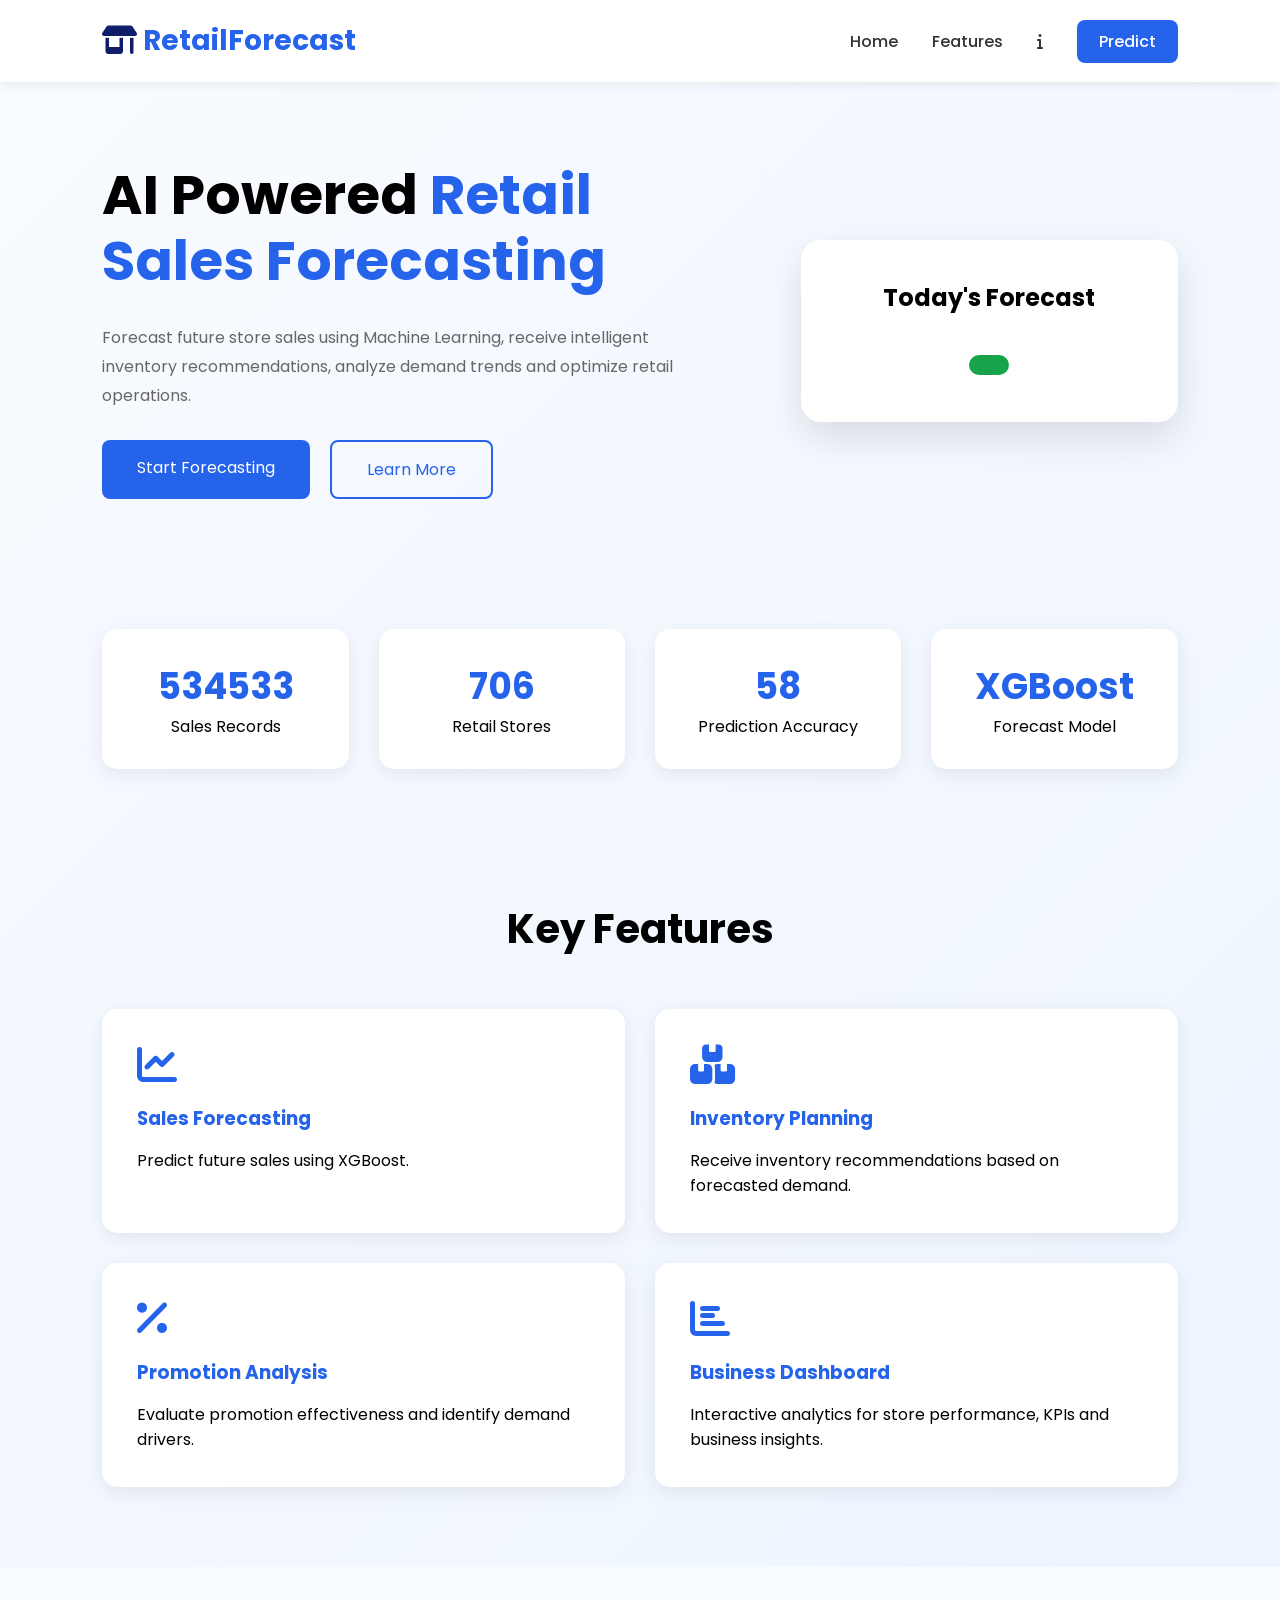
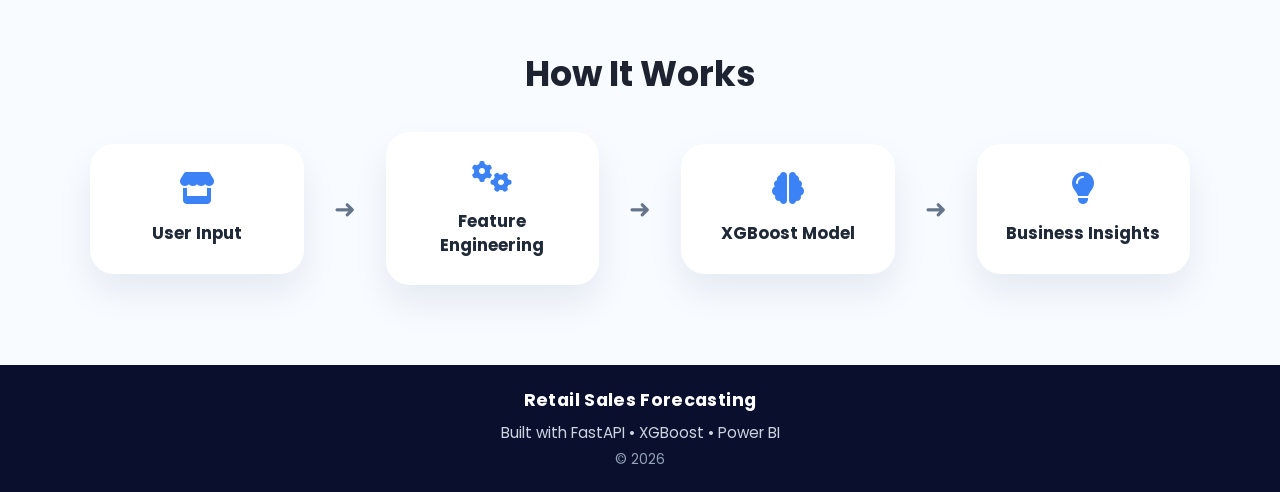
==== frontend/index.html @ 027e6f31 "-" ====
<!DOCTYPE html>
<html lang="en">

<head>
    <meta charset="UTF-8">
    <meta name="viewport" content="width=device-width, initial-scale=1.0">
    <title>Retail Sales Forecasting</title>

    <link rel="stylesheet" href="css/style.css">
    <link rel="stylesheet" href="https://cdnjs.cloudflare.com/ajax/libs/font-awesome/6.6.0/css/all.min.css">
    <link rel="preconnect" href="https://fonts.googleapis.com">
    <link href="https://fonts.googleapis.com/css2?family=Poppins:wght@300;400;500;600;700&display=swap"
        rel="stylesheet">
</head>

<body>

    <header>

        <div class="logo">
            <i class="fa-solid fa-shop"></i>
            RetailForecast
        </div>

        <nav>
            <a href="#">Home</a>
            <a href="#features">Features</a>
            <a href="#" id="infoToggle"><i class="fa-solid fa-info"></i></a>
            <a href="forecast.html" class="btn-nav">Predict</a>
        </nav>

    </header>

    <section class="hero">

        <div class="hero-left">

            <h1>
                AI Powered <span>Retail Sales Forecasting</span>
            </h1>

            <p>

                Forecast future store sales using Machine Learning,
                receive intelligent inventory recommendations,
                analyze demand trends and optimize retail operations.

            </p>

            <div class="buttons">

                <a href="forecast.html" class="primary-btn">
                    Start Forecasting
                </a>

                <a href="#features" class="secondary-btn">
                    Learn More
                </a>

            </div>

        </div>

        <div class="hero-right">

            <div class="card">

                <h2>Today's Forecast</h2>

                <h1 id="forecast"></h1>

                <p id="demand"></p>

                <div class="badge" id="change"></div>

            </div>

        </div>

    </section>


    <section class="stats">

        <div class="stat-card">
            <h2 class="counter" data-target="844000">
                0
            </h2>
            <p>Sales Records</p>
        </div>

        <div class="stat-card">
            <h2 class="counter" data-target="1115">0</h2>
            <p>Retail Stores</p>
        </div>

        <div class="stat-card">
            <h2 class="counter" data-target="92">0</h2>
            <p>Prediction Accuracy</p>
        </div>

        <div class="stat-card">
            <h2>XGBoost</h2>
            <p>Forecast Model</p>
        </div>

    </section>


    <section id="features">

        <h2>Key Features</h2>

        <div class="feature-grid">

            <div class="feature">

                <i class="fa-solid fa-chart-line"></i>

                <h3>Sales Forecasting</h3>

                <p>Predict future sales using XGBoost.</p>

            </div>

            <div class="feature">

                <i class="fa-solid fa-boxes-stacked"></i>

                <h3>Inventory Planning</h3>

                <p>
                    Receive inventory recommendations
                    based on forecasted demand.
                </p>

            </div>

            <div class="feature">

                <i class="fa-solid fa-percent"></i>

                <h3>Promotion Analysis</h3>

                <p>
                    Evaluate promotion effectiveness
                    and identify demand drivers.
                </p>

            </div>

            <div class="feature">

                <i class="fa-solid fa-chart-bar"></i>

                <h3>Business Dashboard</h3>

                <p>
                    Interactive analytics for store performance,
                    KPIs and business insights.
                </p>

            </div>

        </div>

    </section>

    <section id="workflow">

        <h2>How It Works</h2>

        <div class="flow">

            <div class="step">

                <i class="fa-solid fa-store"></i>

                <h3>User Input</h3>

            </div>

            <div class="arrow">➜</div>

            <div class="step">

                <i class="fa-solid fa-gears"></i>

                <h3>Feature Engineering</h3>

            </div>

            <div class="arrow">➜</div>

            <div class="step">

                <i class="fa-solid fa-brain"></i>

                <h3>XGBoost Model</h3>

            </div>

            <div class="arrow">➜</div>

            <div class="step">

                <i class="fa-solid fa-lightbulb"></i>

                <h3>Business Insights</h3>

            </div>

        </div>

    </section>

    <section id="tech" class="hidden">

        <div class="tech-card">

            <button class="tech-close" id="closeTech" aria-label="Close tech card">
                <i class="fa-solid fa-xmark"></i>
            </button>

            <h2>Technology Stack</h2>

            <div class="tech-stack">

            <span>Python</span>

            <span>FastAPI</span>

            <span>XGBoost</span>

            <span>Pandas</span>

            <span>Power BI</span>

            <span>HTML</span>

            <span>CSS</span>

            <span>JavaScript</span>

        </div>

    </section>

    <footer>
        <div class="footer-container">
            <h3 style="margin:0;font-size:1.1rem;letter-spacing:0.02em;">Retail Sales Forecasting</h3>
            <p style="margin:8px 0 0;font-size:0.95rem;color:#cbd5e1;">Built with FastAPI • XGBoost • Power BI</p>
            <p style="margin:6px 0 0;font-size:0.85rem;color:#94a3b8;">© 2026</p>
        </div>
    </footer>

    <script src="js/main.js"></script>

</body>

</html>
---- frontend/css/style.css ----
* {
    margin: 0;
    padding: 0;
    box-sizing: border-box;
    font-family: 'Poppins', sans-serif;
}

html {
    scroll-behavior: smooth;
}

body {

    background: linear-gradient(135deg,
            #f8fbff,
            #edf4ff);

}

header {
    display: flex;
    position: sticky;
    top: 0;
    justify-content: space-between;
    align-items: center;
    padding: 20px 8%;
    background: white;
    box-shadow: 0 2px 12px rgba(0, 0, 0, .08);
    z-index: 100;
}

.logo {
    font-size: 28px;
    font-weight: 700;
    color: #2563eb;
}
.logo i{
    color:#101d68;
}

nav a {
    margin-left: 30px;
    text-decoration: none;
    color: #333;
    font-weight: 500;
}

.btn-nav {
    background: #2563eb;
    color: white;
    padding: 10px 22px;
    border-radius: 8px;
}

.hero {

    display: flex;
    justify-content: space-between;
    align-items: center;

    padding: 80px 8%;
}

.hero-left {

    width: 55%;
}

.hero-left h1 {

    font-size: 55px;
    line-height: 1.2;
}

.hero-left span {

    color: #2563eb;
}

.hero-left p {

    margin: 30px 0;
    color: #666;
    line-height: 1.8;
}

.buttons {

    display: flex;
    gap: 20px;
}

.primary-btn {

    background: #2563eb;
    color: white;
    text-decoration: none;

    padding: 15px 35px;
    border-radius: 8px;
}

.secondary-btn {

    border: 2px solid #2563eb;
    color: #2563eb;

    text-decoration: none;

    padding: 15px 35px;
    border-radius: 8px;
}

.hero-right {

    width: 35%;
}

.card {

    background: white;

    padding: 40px;

    border-radius: 20px;

    box-shadow: 0 15px 40px rgba(0, 0, 0, .12);

    text-align: center;
}

.card h1 {

    font-size: 48px;

    color: #2563eb;

    margin: 20px 0;
}

.badge {

    margin-top: 20px;

    display: inline-block;

    background: #16a34a;

    color: white;

    padding: 10px 20px;

    border-radius: 25px;
}

.stats {

    display: grid;

    grid-template-columns: repeat(4, 1fr);

    gap: 30px;

    padding: 50px 8%;
}

.stat-card {

    background: white;

    text-align: center;

    padding: 30px;

    border-radius: 15px;

    box-shadow: 0 5px 20px rgba(0, 0, 0, .08);
}

.stat-card h2 {

    color: #2563eb;

    font-size: 36px;
}

#features {

    padding: 80px 8%;
}

#features h2 {

    text-align: center;

    font-size: 40px;

    margin-bottom: 50px;
}

.feature-grid {

    display: grid;

    grid-template-columns: repeat(2, 1fr);

    gap: 30px;
}

.feature {

    background: white;

    padding: 35px;

    border-radius: 15px;

    box-shadow: 0 5px 20px rgba(0, 0, 0, .08);
}

.feature h3 {

    margin-bottom: 15px;

    color: #2563eb;
}

.feature,
.stat-card,
.card {

    transition: .3s;

}

.feature:hover,
.stat-card:hover,
.card:hover {

    transform: translateY(-8px);

    box-shadow: 0 20px 40px rgba(0, 0, 0, .15);

}

.primary-btn,
.secondary-btn,
.btn-nav {

    transition: .3s;

}

.primary-btn:hover {

    transform: translateY(-3px);

}

.feature i {

    font-size: 40px;

    color: #2563eb;

    margin-bottom: 20px;

}




#workflow {
    padding: 80px 20px;
    background: #f8fbff;
    text-align: center;
}

#workflow h2 {
    font-size: 2.2rem;
    margin-bottom: 32px;
    color: #1d2330;
}

#workflow .flow {
    display: flex;
    flex-wrap: wrap;
    justify-content: center;
    align-items: center;
    gap: 20px;
    max-width: 1100px;
    margin: 0 auto;
}

#workflow .step {
    background: #ffffff;
    border-radius: 24px;
    padding: 28px 24px;
    min-width: 180px;
    flex: 1 1 180px;
    box-shadow: 0 18px 35px rgba(16, 42, 87, 0.08);
    transition: transform 0.3s ease, box-shadow 0.3s ease;
}

#workflow .step:hover {
    transform: translateY(-4px);
    box-shadow: 0 24px 45px rgba(16, 42, 87, 0.12);
}

#workflow .step i {
    display: inline-block;
    font-size: 2rem;
    color: #3b82f6;
    margin-bottom: 18px;
}

#workflow .step h3 {
    font-size: 1.05rem;
    color: #1f2937;
    margin: 0;
    line-height: 1.4;
}

#workflow .arrow {
    font-size: 1.65rem;
    color: #64748b;
    margin: 0 10px;
    user-select: none;
}

@media (max-width: 840px) {
    #workflow .flow {
        flex-direction: column;
    }

    #workflow .arrow {
        transform: rotate(90deg);
        margin: 10px 0;
    }
}


#tech.hidden {
    display: none;
}

#tech {
    position: fixed;
    inset: 0;
    display: flex;
    align-items: center;
    justify-content: center;
    padding: 2rem;
    background: rgba(15, 23, 42, 0.86);
    backdrop-filter: blur(10px);
    z-index: 1000;
}

#tech.visible {
    display: flex;
}

.tech-card {
    width: min(680px, calc(100% - 3rem));
    padding: 2rem;
    border-radius: 1.5rem;
    background: #111827;
    color: #e2e8f0;
    box-shadow: 0 24px 62px rgba(15, 23, 42, 0.28);
    position: relative;
    transform: translateY(18px);
    opacity: 0;
    animation: riseUp 0.28s ease forwards;
}

@keyframes riseUp {
    from {
        opacity: 0;
        transform: translateY(24px);
    }

    to {
        opacity: 1;
        transform: translateY(0);
    }
}

.tech-card h2 {
    margin-bottom: 1.5rem;
    font-size: 2rem;
    letter-spacing: 0.02em;
}

.tech-stack {
    display: grid;
    gap: 1rem;
    grid-template-columns: repeat(auto-fit, minmax(140px, 1fr));
}

.tech-stack span {
    display: block;
    background: rgba(148, 163, 184, 0.08);
    color: #f8fafc;
    padding: 1rem 1.2rem;
    border-radius: 1rem;
    text-align: center;
    font-weight: 600;
    border: 1px solid rgba(148, 163, 184, 0.15);
    transition: transform 0.2s ease, background 0.2s ease;
}

.tech-stack span:hover {
    transform: translateY(-3px);
    background: rgba(148, 163, 184, 0.14);
}

.tech-close {
    position: absolute;
    top: 1rem;
    right: 1rem;
    width: 2.7rem;
    height: 2.7rem;
    border: none;
    border-radius: 50%;
    background: rgba(255, 255, 255, 0.08);
    color: #f8fafc;
    cursor: pointer;
    display: flex;
    justify-content: center;
    align-items: center;
    transition: background 0.2s ease, transform 0.2s ease;
}

.tech-close:hover {
    background: rgba(255, 255, 255, 0.16);
    transform: scale(1.05);
}

#infoToggle i {
    transition: transform 0.2s ease;
}

#infoToggle:hover i {
    transform: scale(1.1);
}

@media (max-width: 720px) {
    #tech {
        padding: 60px 16px;
    }

    .tech-stack {
        gap: 10px;
    }

    .tech-stack span {
        min-width: unset;
        padding: 12px 16px;
        font-size: 0.9rem;
    }
}

.footer-container {
    display: flex;
    flex-direction: column;
    align-items: center;
    justify-content: center;
    padding: 22px 16px;
    background: #0a0f2d;
    color: #ffffff;
    text-align: center;
}

.footer-container h3 {
    margin: 0;
    font-size: 1.1rem;
    letter-spacing: 0.02em;
}

.footer-container p:first-of-type {
    margin: 8px 0 0;
    font-size: 0.95rem;
    color: #cbd5e1;
}

.footer-container p:last-of-type {
    margin: 6px 0 0;
    font-size: 0.85rem;
    color: #94a3b8;
}

@media(max-width:900px) {

    .hero {

        flex-direction: column;

        text-align: center;

    }

    .hero-left,
    .hero-right {

        width: 100%;
    }

    .hero-right {

        margin-top: 50px;
    }

    .stats {

        grid-template-columns: repeat(2, 1fr);
    }

    .feature-grid {

        grid-template-columns: 1fr;
    }

    header {

        flex-direction: column;

        gap: 20px;
    }

}
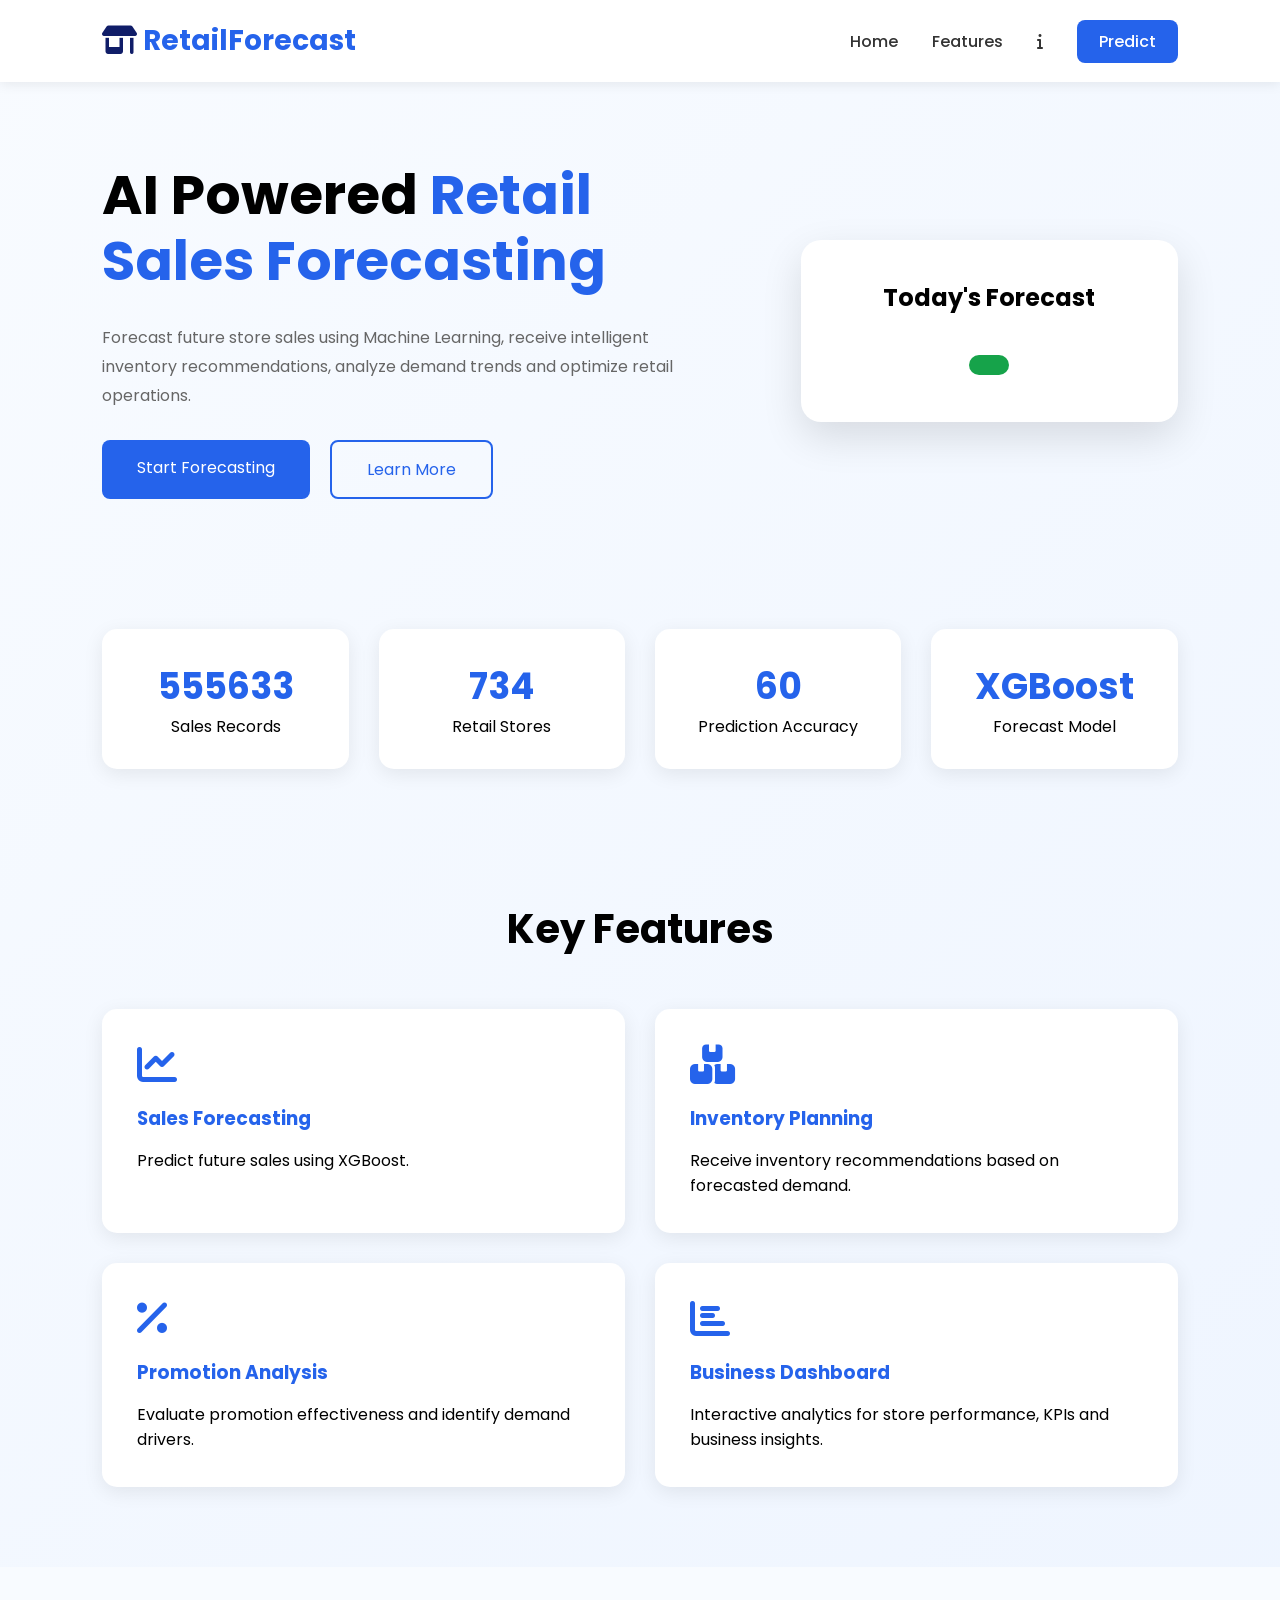
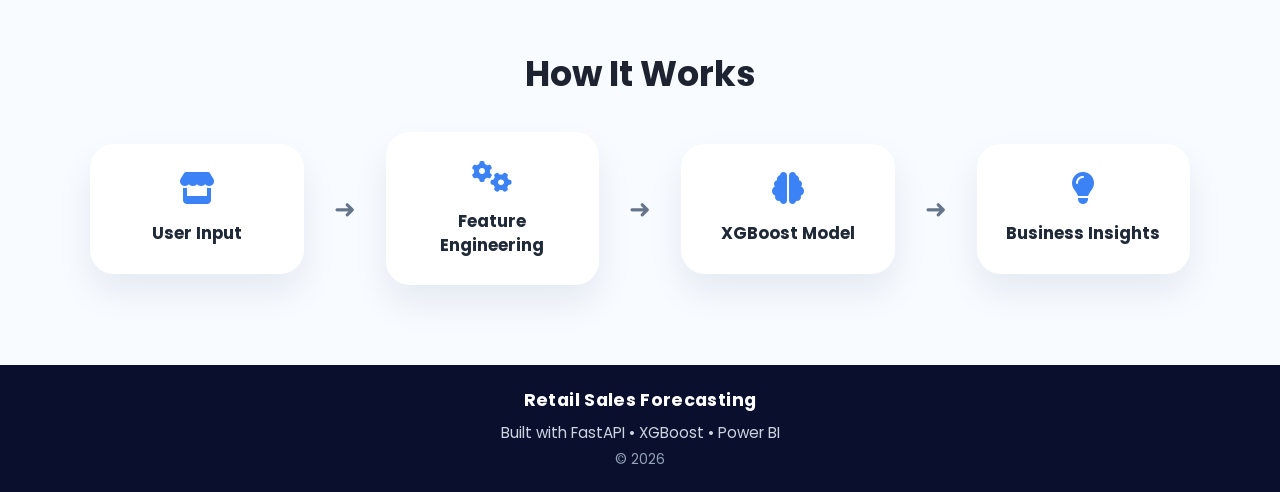
==== commit a9fe8c15: "-" ====
--- a/frontend/index.html
+++ b/frontend/index.html
@@ -226,23 +226,23 @@
 
             <div class="tech-stack">
 
-            <span>Python</span>
-
-            <span>FastAPI</span>
-
-            <span>XGBoost</span>
-
-            <span>Pandas</span>
-
-            <span>Power BI</span>
-
-            <span>HTML</span>
-
-            <span>CSS</span>
-
-            <span>JavaScript</span>
-
-        </div>
+                <span>Python</span>
+
+                <span>FastAPI</span>
+
+                <span>XGBoost</span>
+
+                <span>Pandas</span>
+
+                <span>Power BI</span>
+
+                <span>HTML</span>
+
+                <span>CSS</span>
+
+                <span>JavaScript</span>
+
+            </div>
 
     </section>
 
@@ -254,6 +254,7 @@
         </div>
     </footer>
 
+    <script src="js/config.js"></script>
     <script src="js/main.js"></script>
 
 </body>
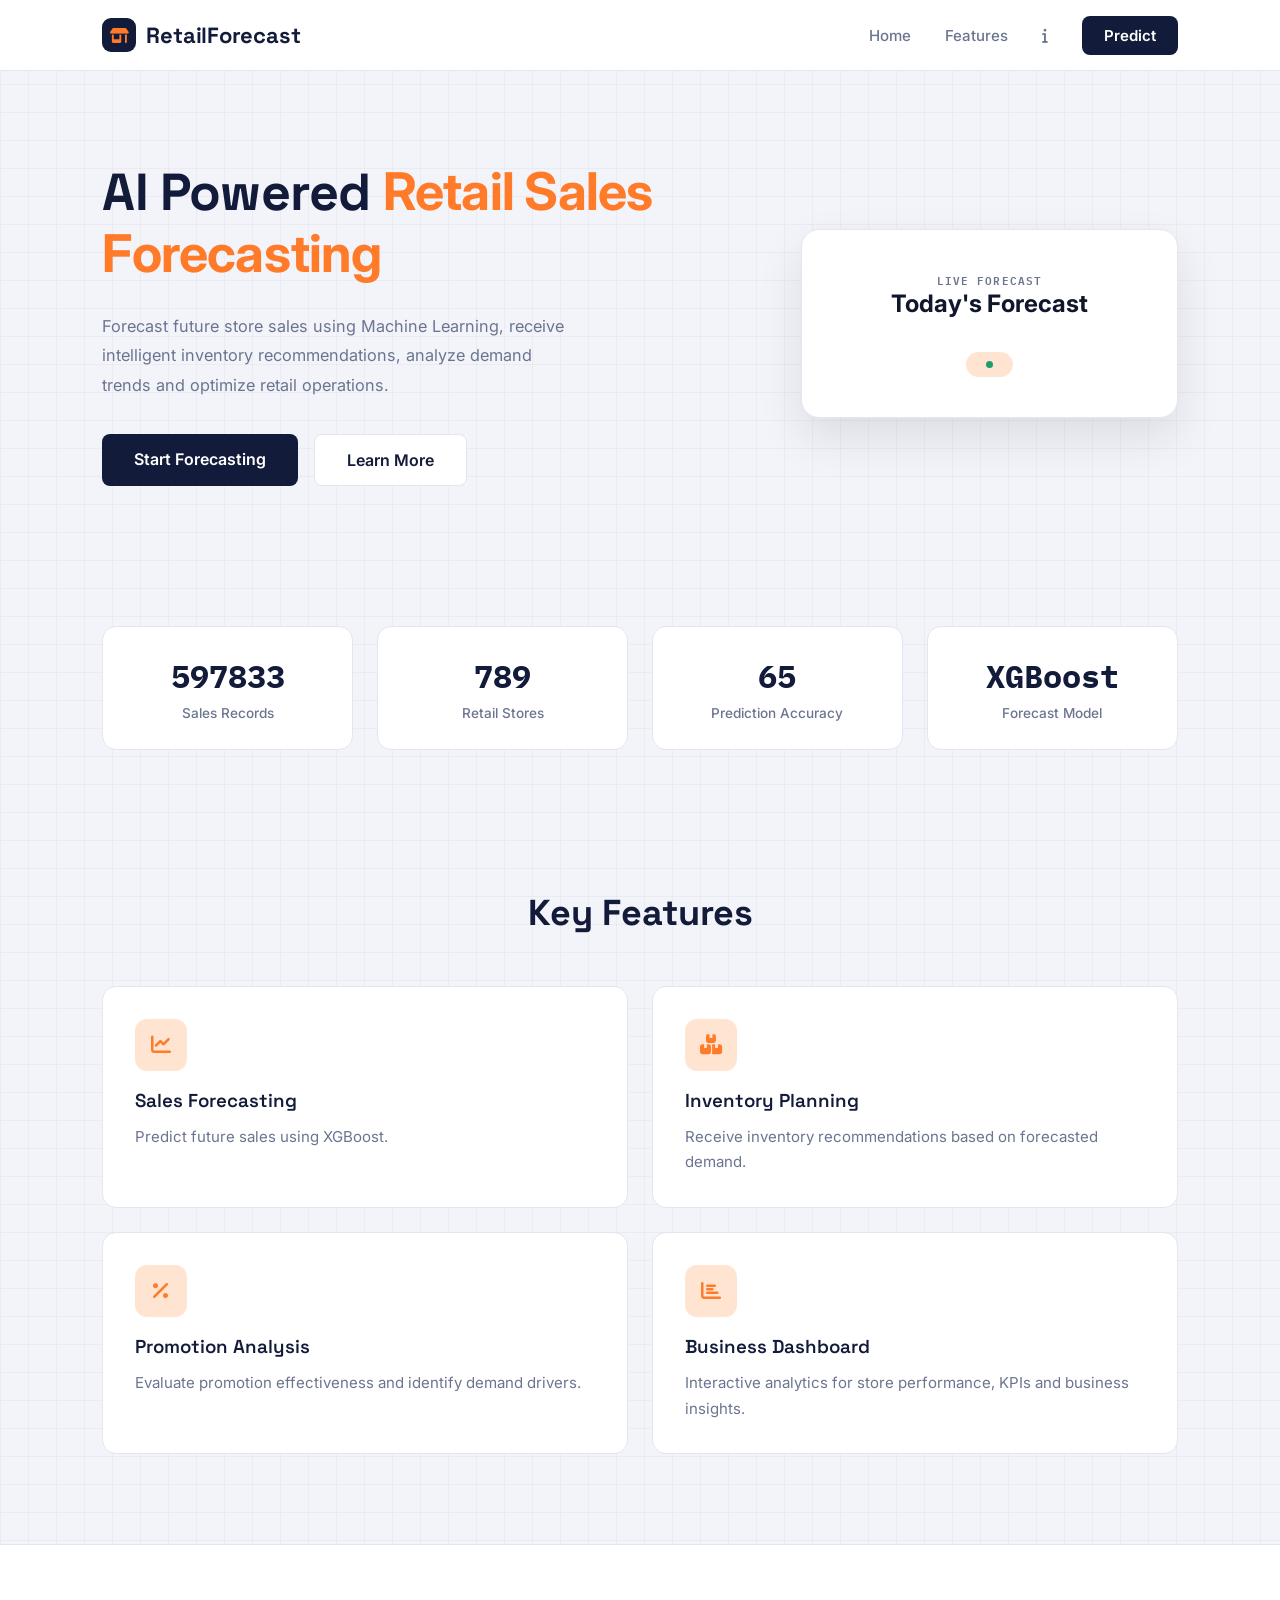
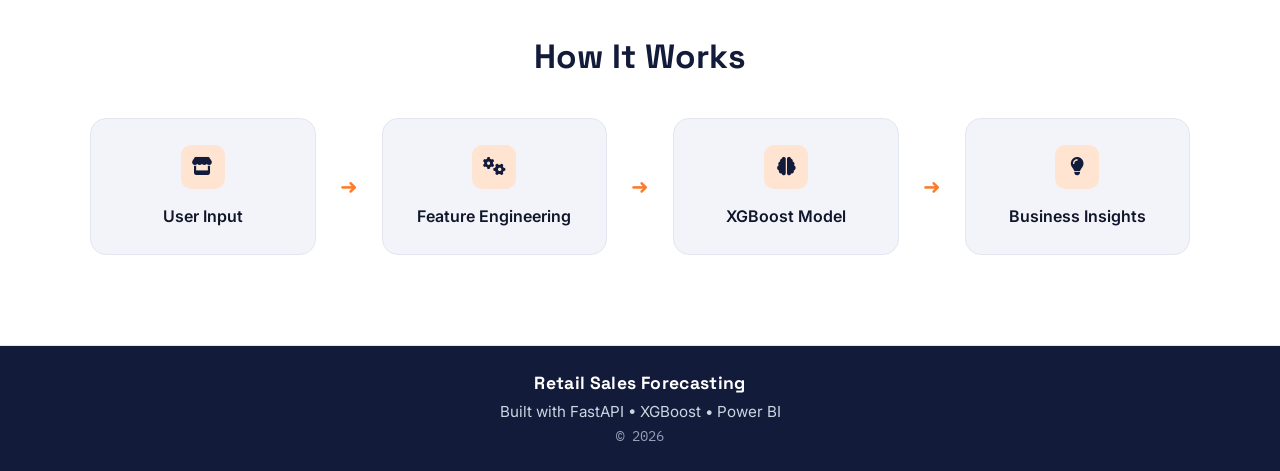
==== commit 123ac05c: "changes" ====
--- a/frontend/index.html
+++ b/frontend/index.html
@@ -202,7 +202,7 @@
 
             <div class="arrow">➜</div>
 
-            <div class="step">
+            <div id="bi" class="step">
 
                 <i class="fa-solid fa-lightbulb"></i>
 
--- a/frontend/css/style.css
+++ b/frontend/css/style.css
@@ -1,8 +1,27 @@
+@import url('https://fonts.googleapis.com/css2?family=Space+Grotesk:wght@500;600;700;800&family=Inter:wght@400;500;600&family=IBM+Plex+Mono:wght@500;600&display=swap');
+
+:root {
+    --ink: #10162b;
+    --canvas: #f3f4f9;
+    --panel: #ffffff;
+    --navy: #131b3a;
+    --navy-soft: #232b4d;
+    --amber: #ff7a29;
+    --amber-soft: #ffe4d1;
+    --line: #e3e6f0;
+    --muted: #6b7590;
+    --positive: #1f9d6c;
+
+    --font-display: 'Space Grotesk', sans-serif;
+    --font-body: 'Inter', sans-serif;
+    --font-mono: 'IBM Plex Mono', monospace;
+}
+
 * {
     margin: 0;
     padding: 0;
     box-sizing: border-box;
-    font-family: 'Poppins', sans-serif;
+    font-family: var(--font-body);
 }
 
 html {
@@ -10,12 +29,15 @@
 }
 
 body {
-
-    background: linear-gradient(135deg,
-            #f8fbff,
-            #edf4ff);
-
-}
+    color: var(--ink);
+    background-color: var(--canvas);
+    background-image:
+        linear-gradient(rgba(19, 27, 58, 0.035) 1px, transparent 1px),
+        linear-gradient(90deg, rgba(19, 27, 58, 0.035) 1px, transparent 1px);
+    background-size: 28px 28px;
+}
+
+/* ---------------- Header ---------------- */
 
 header {
     display: flex;
@@ -23,263 +45,314 @@
     top: 0;
     justify-content: space-between;
     align-items: center;
-    padding: 20px 8%;
-    background: white;
-    box-shadow: 0 2px 12px rgba(0, 0, 0, .08);
+    padding: 18px 8%;
+    background: var(--panel);
+    border-bottom: 1px solid var(--line);
     z-index: 100;
 }
 
 .logo {
-    font-size: 28px;
+    display: flex;
+    align-items: center;
+    gap: 10px;
+    font-family: var(--font-display);
+    font-size: 22px;
     font-weight: 700;
-    color: #2563eb;
-}
-.logo i{
-    color:#101d68;
+    color: var(--navy);
+    letter-spacing: -0.01em;
+}
+
+.logo i {
+    display: grid;
+    place-items: center;
+    width: 34px;
+    height: 34px;
+    border-radius: 9px;
+    background: var(--navy);
+    color: var(--amber);
+    font-size: 15px;
 }
 
 nav a {
     margin-left: 30px;
     text-decoration: none;
-    color: #333;
+    color: var(--muted);
     font-weight: 500;
+    font-size: 0.94rem;
+    transition: color .2s ease;
+}
+
+nav a:hover {
+    color: var(--navy);
 }
 
 .btn-nav {
-    background: #2563eb;
-    color: white;
+    background: var(--navy);
+    color: #fff !important;
     padding: 10px 22px;
     border-radius: 8px;
-}
+    font-weight: 600;
+    transition: background .2s ease, transform .2s ease;
+}
+
+.btn-nav:hover {
+    background: var(--amber);
+    transform: translateY(-1px);
+}
+
+/* ---------------- Hero ---------------- */
 
 .hero {
-
     display: flex;
     justify-content: space-between;
     align-items: center;
-
-    padding: 80px 8%;
+    padding: 90px 8%;
+    gap: 40px;
 }
 
 .hero-left {
-
     width: 55%;
 }
 
 .hero-left h1 {
-
-    font-size: 55px;
+    font-family: var(--font-display);
+    font-size: 52px;
+    font-weight: 700;
     line-height: 1.2;
+    color: var(--navy);
+    letter-spacing: -0.015em;
 }
 
 .hero-left span {
-
-    color: #2563eb;
+    color: var(--amber);
 }
 
 .hero-left p {
-
-    margin: 30px 0;
-    color: #666;
+    margin: 26px 0 34px;
+    color: var(--muted);
+    font-size: 1.02rem;
     line-height: 1.8;
+    max-width: 480px;
 }
 
 .buttons {
-
-    display: flex;
-    gap: 20px;
+    display: flex;
+    gap: 16px;
 }
 
 .primary-btn {
-
-    background: #2563eb;
-    color: white;
+    background: var(--navy);
+    color: #fff;
     text-decoration: none;
-
-    padding: 15px 35px;
+    padding: 15px 32px;
     border-radius: 8px;
+    font-weight: 600;
+    transition: .25s ease;
+}
+
+.primary-btn:hover {
+    background: var(--amber);
+    transform: translateY(-3px);
+    box-shadow: 0 10px 22px rgba(255, 122, 41, 0.28);
 }
 
 .secondary-btn {
-
-    border: 2px solid #2563eb;
-    color: #2563eb;
-
+    border: 1.5px solid var(--line);
+    background: var(--panel);
+    color: var(--navy);
     text-decoration: none;
-
-    padding: 15px 35px;
+    padding: 15px 32px;
     border-radius: 8px;
-}
+    font-weight: 600;
+    transition: .25s ease;
+}
+
+.secondary-btn:hover {
+    border-color: var(--navy);
+    transform: translateY(-3px);
+}
+
+/* ---------------- Hero readout card ---------------- */
 
 .hero-right {
-
     width: 35%;
 }
 
 .card {
-
-    background: white;
-
+    position: relative;
+    background: var(--panel);
     padding: 40px;
-
-    border-radius: 20px;
-
-    box-shadow: 0 15px 40px rgba(0, 0, 0, .12);
-
+    border-radius: 18px;
+    border: 1px solid var(--line);
+    box-shadow: 0 20px 45px rgba(19, 27, 58, 0.1);
     text-align: center;
+    overflow: hidden;
+    transition: .3s ease;
+}
+
+.card::before {
+    content: 'LIVE FORECAST';
+    display: block;
+    font-family: var(--font-mono);
+    font-size: 0.68rem;
+    font-weight: 600;
+    letter-spacing: 0.1em;
+    color: var(--muted);
 }
 
 .card h1 {
-
-    font-size: 48px;
-
-    color: #2563eb;
-
-    margin: 20px 0;
+    font-family: var(--font-mono);
+    font-size: 44px;
+    font-weight: 600;
+    color: var(--navy);
+    margin: 18px 0;
+    font-variant-numeric: tabular-nums;
 }
 
 .badge {
-
-    margin-top: 20px;
-
-    display: inline-block;
-
-    background: #16a34a;
-
-    color: white;
-
-    padding: 10px 20px;
-
+    margin-top: 16px;
+    display: inline-flex;
+    align-items: center;
+    gap: 8px;
+    background: var(--amber-soft);
+    color: #b0480f;
+    padding: 9px 20px;
     border-radius: 25px;
-}
+    font-weight: 600;
+    font-size: 0.9rem;
+}
+
+.badge::before {
+    content: '';
+    width: 7px;
+    height: 7px;
+    border-radius: 50%;
+    background: var(--positive);
+}
+
+.card:hover {
+    transform: translateY(-8px);
+    box-shadow: 0 26px 55px rgba(19, 27, 58, 0.14);
+}
+
+/* ---------------- Stats strip ---------------- */
 
 .stats {
-
     display: grid;
-
     grid-template-columns: repeat(4, 1fr);
-
-    gap: 30px;
-
+    gap: 24px;
     padding: 50px 8%;
 }
 
 .stat-card {
-
-    background: white;
-
+    background: var(--panel);
     text-align: center;
-
-    padding: 30px;
-
-    border-radius: 15px;
-
-    box-shadow: 0 5px 20px rgba(0, 0, 0, .08);
+    padding: 28px 20px;
+    border-radius: 14px;
+    border: 1px solid var(--line);
+    transition: .3s ease;
 }
 
 .stat-card h2 {
-
-    color: #2563eb;
-
+    font-family: var(--font-mono);
+    color: var(--navy);
+    font-size: 32px;
+    font-variant-numeric: tabular-nums;
+}
+
+.stat-card p {
+    margin-top: 8px;
+    color: var(--muted);
+    font-size: 0.85rem;
+    font-weight: 500;
+}
+
+.stat-card:hover {
+    transform: translateY(-8px);
+    box-shadow: 0 18px 36px rgba(19, 27, 58, 0.1);
+}
+
+/* ---------------- Features ---------------- */
+
+#features {
+    padding: 90px 8%;
+}
+
+#features h2 {
+    text-align: center;
+    font-family: var(--font-display);
     font-size: 36px;
-}
-
-#features {
-
-    padding: 80px 8%;
-}
-
-#features h2 {
-
-    text-align: center;
-
-    font-size: 40px;
-
+    font-weight: 700;
+    color: var(--navy);
     margin-bottom: 50px;
 }
 
 .feature-grid {
-
     display: grid;
-
     grid-template-columns: repeat(2, 1fr);
-
-    gap: 30px;
+    gap: 24px;
 }
 
 .feature {
-
-    background: white;
-
-    padding: 35px;
-
-    border-radius: 15px;
-
-    box-shadow: 0 5px 20px rgba(0, 0, 0, .08);
+    background: var(--panel);
+    padding: 32px;
+    border-radius: 14px;
+    border: 1px solid var(--line);
+    transition: .3s ease;
 }
 
 .feature h3 {
-
-    margin-bottom: 15px;
-
-    color: #2563eb;
-}
-
-.feature,
-.stat-card,
-.card {
-
-    transition: .3s;
-
-}
-
-.feature:hover,
-.stat-card:hover,
-.card:hover {
-
+    margin-bottom: 12px;
+    font-family: var(--font-display);
+    font-weight: 600;
+    color: var(--navy);
+}
+
+.feature p {
+    color: var(--muted);
+    line-height: 1.7;
+    font-size: 0.94rem;
+}
+
+.feature i {
+    display: inline-grid;
+    place-items: center;
+    width: 52px;
+    height: 52px;
+    font-size: 20px;
+    color: var(--amber);
+    background: var(--amber-soft);
+    border-radius: 12px;
+    margin-bottom: 18px;
+}
+
+.feature:hover {
     transform: translateY(-8px);
-
-    box-shadow: 0 20px 40px rgba(0, 0, 0, .15);
-
+    box-shadow: 0 18px 36px rgba(19, 27, 58, 0.1);
 }
 
 .primary-btn,
 .secondary-btn,
 .btn-nav {
-
-    transition: .3s;
-
-}
-
-.primary-btn:hover {
-
-    transform: translateY(-3px);
-
-}
-
-.feature i {
-
-    font-size: 40px;
-
-    color: #2563eb;
-
-    margin-bottom: 20px;
-
-}
-
-
-
+    transition: .25s ease;
+}
+
+/* ---------------- Workflow ---------------- */
 
 #workflow {
-    padding: 80px 20px;
-    background: #f8fbff;
+    padding: 90px 20px;
+    background: var(--panel);
+    border-top: 1px solid var(--line);
+    border-bottom: 1px solid var(--line);
     text-align: center;
 }
 
 #workflow h2 {
-    font-size: 2.2rem;
-    margin-bottom: 32px;
-    color: #1d2330;
+    font-family: var(--font-display);
+    font-size: 2.1rem;
+    font-weight: 700;
+    margin-bottom: 40px;
+    color: var(--navy);
 }
 
 #workflow .flow {
@@ -287,44 +360,53 @@
     flex-wrap: wrap;
     justify-content: center;
     align-items: center;
-    gap: 20px;
+    gap: 18px;
     max-width: 1100px;
     margin: 0 auto;
 }
 
 #workflow .step {
-    background: #ffffff;
-    border-radius: 24px;
-    padding: 28px 24px;
+    position: relative;
+    background: var(--canvas);
+    border: 1px solid var(--line);
+    border-radius: 16px;
+    padding: 26px 22px;
     min-width: 180px;
     flex: 1 1 180px;
-    box-shadow: 0 18px 35px rgba(16, 42, 87, 0.08);
-    transition: transform 0.3s ease, box-shadow 0.3s ease;
+    transition: transform 0.25s ease, box-shadow 0.25s ease;
 }
 
 #workflow .step:hover {
     transform: translateY(-4px);
-    box-shadow: 0 24px 45px rgba(16, 42, 87, 0.12);
+    box-shadow: 0 18px 34px rgba(19, 27, 58, 0.1);
+    background: var(--panel);
 }
 
 #workflow .step i {
-    display: inline-block;
-    font-size: 2rem;
-    color: #3b82f6;
-    margin-bottom: 18px;
+    display: inline-grid;
+    place-items: center;
+    width: 44px;
+    height: 44px;
+    font-size: 1.15rem;
+    color: var(--navy);
+    background: var(--amber-soft);
+    border-radius: 10px;
+    margin-bottom: 16px;
 }
 
 #workflow .step h3 {
-    font-size: 1.05rem;
-    color: #1f2937;
+    font-size: 1rem;
+    font-weight: 600;
+    color: var(--ink);
     margin: 0;
     line-height: 1.4;
 }
 
 #workflow .arrow {
-    font-size: 1.65rem;
-    color: #64748b;
-    margin: 0 10px;
+    font-family: var(--font-mono);
+    font-size: 1.3rem;
+    color: var(--amber);
+    margin: 0 6px;
     user-select: none;
 }
 
@@ -335,10 +417,11 @@
 
     #workflow .arrow {
         transform: rotate(90deg);
-        margin: 10px 0;
-    }
-}
-
+        margin: 6px 0;
+    }
+}
+
+/* ---------------- Tech modal ---------------- */
 
 #tech.hidden {
     display: none;
@@ -351,8 +434,8 @@
     align-items: center;
     justify-content: center;
     padding: 2rem;
-    background: rgba(15, 23, 42, 0.86);
-    backdrop-filter: blur(10px);
+    background: rgba(16, 22, 43, 0.82);
+    backdrop-filter: blur(8px);
     z-index: 1000;
 }
 
@@ -363,10 +446,10 @@
 .tech-card {
     width: min(680px, calc(100% - 3rem));
     padding: 2rem;
-    border-radius: 1.5rem;
-    background: #111827;
+    border-radius: 1.25rem;
+    background: var(--navy);
     color: #e2e8f0;
-    box-shadow: 0 24px 62px rgba(15, 23, 42, 0.28);
+    box-shadow: 0 24px 62px rgba(15, 23, 42, 0.4);
     position: relative;
     transform: translateY(18px);
     opacity: 0;
@@ -387,8 +470,9 @@
 
 .tech-card h2 {
     margin-bottom: 1.5rem;
-    font-size: 2rem;
-    letter-spacing: 0.02em;
+    font-family: var(--font-display);
+    font-size: 1.7rem;
+    letter-spacing: 0.01em;
 }
 
 .tech-stack {
@@ -399,27 +483,30 @@
 
 .tech-stack span {
     display: block;
-    background: rgba(148, 163, 184, 0.08);
+    font-family: var(--font-mono);
+    font-size: 0.85rem;
+    background: rgba(255, 255, 255, 0.06);
     color: #f8fafc;
-    padding: 1rem 1.2rem;
-    border-radius: 1rem;
+    padding: 1rem 1.1rem;
+    border-radius: 0.8rem;
     text-align: center;
     font-weight: 600;
-    border: 1px solid rgba(148, 163, 184, 0.15);
+    border: 1px solid rgba(255, 122, 41, 0.2);
     transition: transform 0.2s ease, background 0.2s ease;
 }
 
 .tech-stack span:hover {
     transform: translateY(-3px);
-    background: rgba(148, 163, 184, 0.14);
+    background: rgba(255, 122, 41, 0.14);
+    border-color: var(--amber);
 }
 
 .tech-close {
     position: absolute;
     top: 1rem;
     right: 1rem;
-    width: 2.7rem;
-    height: 2.7rem;
+    width: 2.6rem;
+    height: 2.6rem;
     border: none;
     border-radius: 50%;
     background: rgba(255, 255, 255, 0.08);
@@ -432,7 +519,7 @@
 }
 
 .tech-close:hover {
-    background: rgba(255, 255, 255, 0.16);
+    background: var(--amber);
     transform: scale(1.05);
 }
 
@@ -456,25 +543,28 @@
     .tech-stack span {
         min-width: unset;
         padding: 12px 16px;
-        font-size: 0.9rem;
-    }
-}
+        font-size: 0.82rem;
+    }
+}
+
+/* ---------------- Footer ---------------- */
 
 .footer-container {
     display: flex;
     flex-direction: column;
     align-items: center;
     justify-content: center;
-    padding: 22px 16px;
-    background: #0a0f2d;
+    padding: 26px 16px;
+    background: var(--navy);
     color: #ffffff;
     text-align: center;
 }
 
 .footer-container h3 {
     margin: 0;
+    font-family: var(--font-display);
     font-size: 1.1rem;
-    letter-spacing: 0.02em;
+    letter-spacing: 0.01em;
 }
 
 .footer-container p:first-of-type {
@@ -485,46 +575,165 @@
 
 .footer-container p:last-of-type {
     margin: 6px 0 0;
-    font-size: 0.85rem;
-    color: #94a3b8;
+    font-family: var(--font-mono);
+    font-size: 0.78rem;
+    color: #8891b0;
+}
+
+/* ---------------- Responsive ---------------- */
+
+@media (prefers-reduced-motion: reduce) {
+
+    .feature,
+    .stat-card,
+    .card,
+    .primary-btn,
+    .secondary-btn,
+    .btn-nav,
+    #workflow .step {
+        transition: none;
+    }
+}
+
+@media (min-width: 835px) and (max-width: 995px) {
+    #workflow #bi {
+        background: var(--canvas);
+        border-radius: 16px;
+        padding: 26px 22px;
+        min-width: unset;
+        flex: 0 1 180px;
+        max-width: 180px;
+        box-sizing: border-box;
+    }
 }
 
 @media(max-width:900px) {
-
     .hero {
-
         flex-direction: column;
-
         text-align: center;
-
     }
 
     .hero-left,
     .hero-right {
-
         width: 100%;
     }
 
+    .hero-left p {
+        margin-left: auto;
+        margin-right: auto;
+    }
+
     .hero-right {
-
         margin-top: 50px;
     }
 
     .stats {
-
         grid-template-columns: repeat(2, 1fr);
     }
 
     .feature-grid {
-
         grid-template-columns: 1fr;
     }
 
     header {
-
         flex-direction: column;
-
-        gap: 20px;
-    }
-
+        gap: 16px;
+    }
+}
+
+@media (max-width: 640px) {
+    header {
+        padding: 16px 14px;
+    }
+
+    .logo {
+        font-size: 19px;
+    }
+
+    nav a {
+        margin-left: 16px;
+        font-size: 0.9rem;
+    }
+
+    .btn-nav {
+        padding: 10px 16px;
+        width: 100%;
+        max-width: 220px;
+        text-align: center;
+    }
+
+    .hero {
+        padding: 50px 5%;
+    }
+
+    .hero-left h1 {
+        font-size: 34px;
+    }
+
+    .hero-left p {
+        margin: 22px auto 28px;
+        font-size: 0.96rem;
+    }
+
+    .buttons {
+        flex-direction: column;
+        gap: 14px;
+        align-items: center;
+    }
+
+    .primary-btn,
+    .secondary-btn {
+        width: 100%;
+        max-width: 300px;
+        padding: 14px 0;
+        text-align: center;
+    }
+
+    .hero-right {
+        margin-top: 36px;
+    }
+
+    .card {
+        padding: 28px;
+    }
+
+    .stats {
+        padding: 28px 5%;
+        gap: 16px;
+    }
+
+    .stat-card {
+        padding: 22px;
+    }
+
+    #features {
+        padding: 58px 5%;
+    }
+
+    #features h2 {
+        font-size: 1.7rem;
+    }
+
+    .feature {
+        padding: 24px;
+    }
+
+    #workflow {
+        padding: 48px 14px;
+    }
+
+    #workflow .step {
+        padding: 20px 18px;
+    }
+
+    .footer-container {
+        padding: 16px 14px;
+    }
+}
+
+@media(max-width:480px) {
+    .stats {
+        display: flex;
+        flex-direction: column;
+    }
 }
